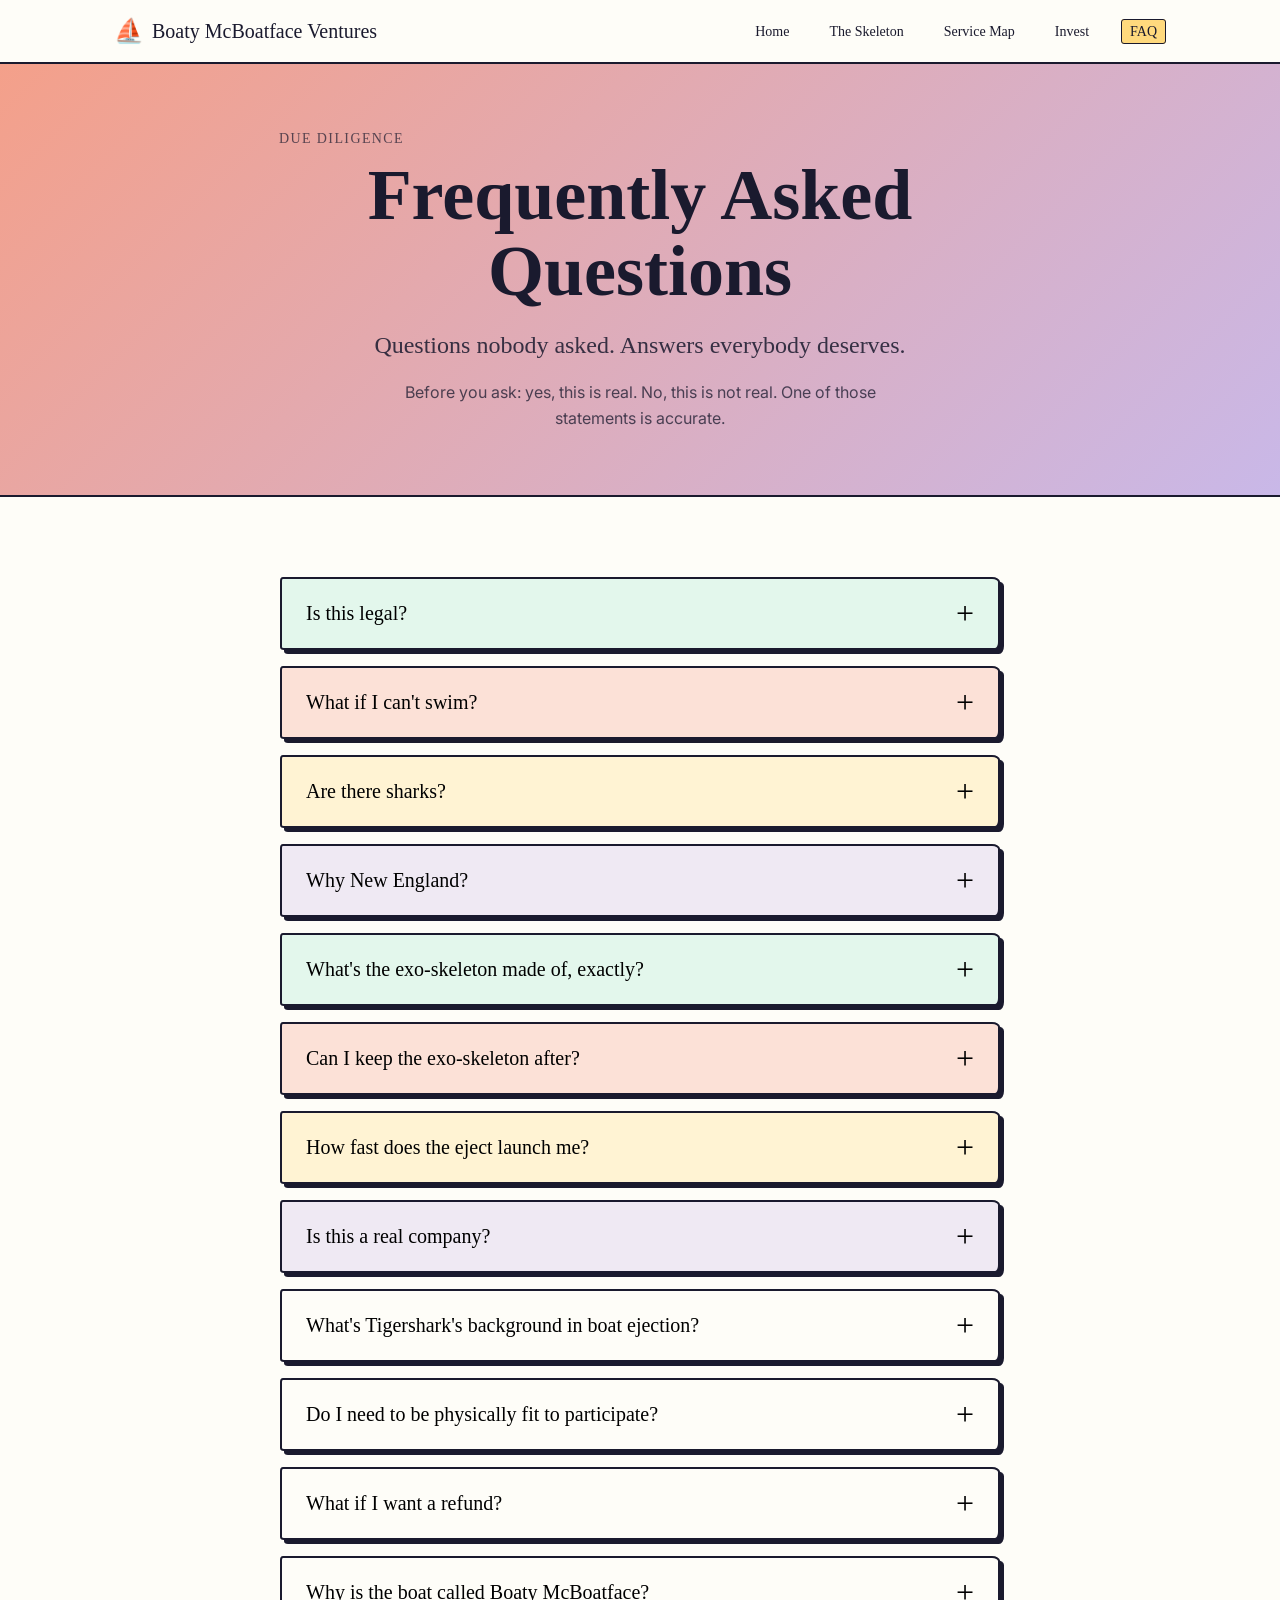
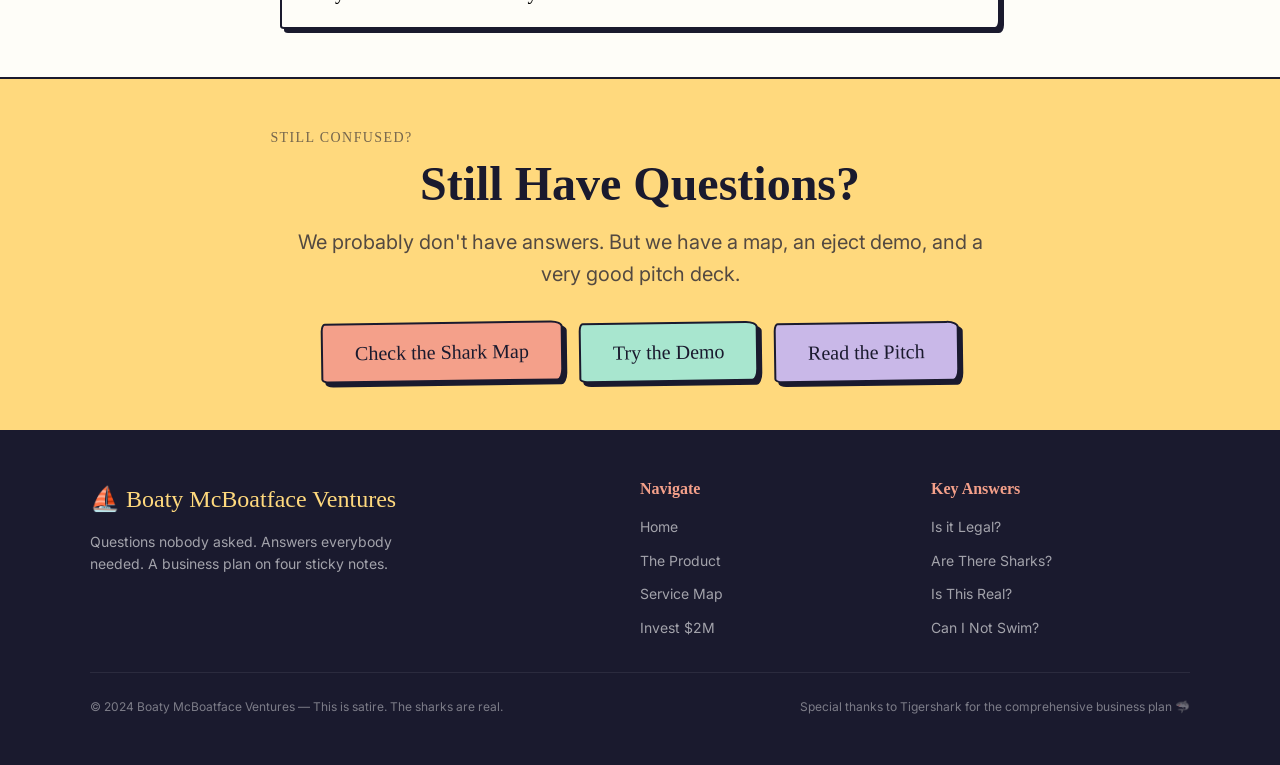
==== faq.html @ 3aed2afe "v2.4.0 — Documentation consolidation audit Reduced /docs from 10 files to 3 (PRD, DESIGN, PATCHNOTES" ====
<!DOCTYPE html>
<html lang="en">
<head>
  <meta charset="UTF-8" />
  <meta name="viewport" content="width=device-width, initial-scale=1.0" />
  <meta name="description" content="Boaty McBoatface Ventures FAQ. Questions nobody asked. Answers everybody deserves." />
  <meta property="og:title" content="FAQ — Boaty McBoatface Ventures" />
  <meta property="og:description" content="Is this legal? What about sharks? Why New England? All answered." />
  <title>FAQ — Boaty McBoatface Ventures</title>
  <link rel="icon" href="data:image/svg+xml,<svg xmlns='http://www.w3.org/2000/svg' viewBox='0 0 100 100'><text y='.9em' font-size='90'>⛵</text></svg>" />
  <link rel="preconnect" href="https://fonts.googleapis.com" />
  <link rel="preconnect" href="https://fonts.gstatic.com" crossorigin />
  <link href="https://fonts.googleapis.com/css2?family=Permanent+Marker&family=Inter:wght@400;500;600&display=swap" rel="stylesheet" />
  <link rel="stylesheet" href="css/styles.css" />
</head>
<body>

<nav class="site-nav" role="navigation">
  <div class="nav-inner">
    <a href="index.html" class="nav-logo">
      <span class="logo-emoji" aria-hidden="true">⛵</span>
      Boaty McBoatface Ventures
    </a>
    <button class="nav-menu-btn" aria-label="Toggle menu" aria-expanded="false">
      <span></span><span></span><span></span>
    </button>
    <ul class="nav-links" role="list">
      <li><a href="index.html">Home</a></li>
      <li><a href="product.html">The Skeleton</a></li>
      <li><a href="map.html">Service Map</a></li>
      <li><a href="invest.html">Invest</a></li>
      <li><a href="faq.html" aria-current="page">FAQ</a></li>
    </ul>
  </div>
</nav>

<!-- HERO -->
<section class="faq-hero" aria-label="FAQ hero">
  <div class="container">
    <p class="section-label" style="opacity:0.7;">Due Diligence</p>
    <h1 class="display-giant">Frequently Asked<br>Questions</h1>
    <p style="font-family:var(--font-display); font-size:var(--text-xl); margin: var(--space-4) auto var(--space-4); max-width:55ch; opacity:0.85;">
      Questions nobody asked. Answers everybody deserves.
    </p>
    <p style="font-size:var(--text-base); max-width:52ch; margin: 0 auto; opacity:0.75;">
      Before you ask: yes, this is real. No, this is not real. One of those statements is accurate.
    </p>
  </div>
</section>

<!-- FAQ LIST -->
<section style="background:var(--color-bg); padding: var(--space-12) var(--space-6);" aria-label="FAQ items">
  <div class="container">
    <div class="faq-list" role="list">

      <!-- Q1 -->
      <div class="faq-item" role="listitem">
        <button class="faq-question" aria-expanded="false" aria-controls="faq-1">
          Is this legal?
        </button>
        <div class="faq-answer" id="faq-1" role="region">
          <p>
            Probably. We haven't been arrested yet. We also haven't started operations, which may be a factor.
          </p>
          <p style="margin-top:var(--space-3);">
            From a regulatory standpoint, ejecting customers off a boat into the Atlantic Ocean using a canvas frame likely falls under maritime law, OSHA guidelines for recreational watercraft, and whatever jurisdiction covers "things that displace water." We're looking into it. The sticky note didn't cover this.
          </p>
          <p style="margin-top:var(--space-3);">
            Short answer: we believe so. Medium answer: ask a lawyer. Long answer: see the investor pitch for context on our current regulatory status (optimistic).
          </p>
        </div>
      </div>

      <!-- Q2 -->
      <div class="faq-item" id="legal" role="listitem">
        <button class="faq-question" aria-expanded="false" aria-controls="faq-2">
          What if I can't swim?
        </button>
        <div class="faq-answer" id="faq-2" role="region">
          <p>
            The exo-skeleton handles that. Probably. The Canvas Exo-Skeleton is designed to displace water, which means you should float. The operative word here is "should."
          </p>
          <p style="margin-top:var(--space-3);">
            All ticket tiers include a life jacket. The Bronze tier includes a standard life jacket. Silver includes a premium one. Gold includes a monogrammed one. These are legally required. Probably.
          </p>
          <p style="margin-top:var(--space-3);">
            If you cannot swim and have concerns about being ejected off a boat into shark-adjacent New England waters, we recommend the <a href="product.html">Gold Skeleton</a> for the 10-minute crew retrieval guarantee and the sense of status it provides.
          </p>
        </div>
      </div>

      <!-- Q3 -->
      <div class="faq-item" id="sharks" role="listitem">
        <button class="faq-question" aria-expanded="false" aria-controls="faq-3">
          Are there sharks?
        </button>
        <div class="faq-answer" id="faq-3" role="region">
          <p>
            <a href="map.html">See the map.</a> (Yes.)
          </p>
          <p style="margin-top:var(--space-3);">
            New England shark populations have been increasing, particularly in Maine and Cape Cod waters. The Cape Cod White Shark Conservancy is an actual organization that exists, which tells you something about the shark density near our primary operating zone.
          </p>
          <p style="margin-top:var(--space-3);">
            <strong>Official Boaty McBoatface Ventures Shark Policy:</strong> Sharks are a documented environmental feature of our operating area. The Canvas Exo-Skeleton was designed with water displacement in mind. Whether this displaces sharks along with the water is an active area of R&D.
          </p>
          <p style="margin-top:var(--space-3);">
            Vermont has zero sharks. We do not operate in Vermont. Vermont is landlocked. We include it on the map for completeness and state pride.
          </p>
        </div>
      </div>

      <!-- Q4 -->
      <div class="faq-item" role="listitem">
        <button class="faq-question" aria-expanded="false" aria-controls="faq-4">
          Why New England?
        </button>
        <div class="faq-answer" id="faq-4" role="region">
          <p>
            It was the only region on the sticky note. The yellow sticky note in the original business plan features a hand-drawn coastline that was subsequently identified as New England. This was a binding business decision.
          </p>
          <p style="margin-top:var(--space-3);">
            We've considered expanding to other regions (the Gulf Coast, the Pacific Northwest, international waters) but the sticky note is the source document. Until we get a Series A and a second sticky note, New England is the market.
          </p>
          <p style="margin-top:var(--space-3);">
            Also: New England has excellent boat culture, a robust lobster industry (unrelated), and the highest concentration of people who own Patagonia fleeces. These people will try anything.
          </p>
        </div>
      </div>

      <!-- Q5 -->
      <div class="faq-item" role="listitem">
        <button class="faq-question" aria-expanded="false" aria-controls="faq-5">
          What's the exo-skeleton made of, exactly?
        </button>
        <div class="faq-answer" id="faq-5" role="region">
          <p>
            Canvas. Hence the name: <em>Canvas</em> Exo-Skeleton.
          </p>
          <p style="margin-top:var(--space-3);">
            Per the original purple sticky note, the frame is constructed of canvas with handles on either side. The interior accommodates a person. The sides are designed to create displacement when submerged. The diagram clearly shows a person lying inside what appears to be a canvas-framed apparatus with rigid side handles.
          </p>
          <p style="margin-top:var(--space-3);">
            The Gold tier adds gold plating. This is aesthetic only. The canvas does not respond to gold. We tried this conceptually. It still displaces water at the same rate. The gold is for the look.
          </p>
        </div>
      </div>

      <!-- Q6 -->
      <div class="faq-item" role="listitem">
        <button class="faq-question" aria-expanded="false" aria-controls="faq-6">
          Can I keep the exo-skeleton after?
        </button>
        <div class="faq-answer" id="faq-6" role="region">
          <p>
            No. Well, maybe. Ask us again after the eject.
          </p>
          <p style="margin-top:var(--space-3);">
            Officially: the Canvas Exo-Skeleton is rental equipment. You wear it, you get ejected, we retrieve it. It is then sanitized and made available to the next customer.
          </p>
          <p style="margin-top:var(--space-3);">
            Unofficially: we haven't manufactured any yet, so the concept of "keeping" one is hypothetical. If you'd like to be first in line to potentially purchase a prototype, that's what the <a href="invest.html">$2M investment round</a> is for.
          </p>
        </div>
      </div>

      <!-- Q7 -->
      <div class="faq-item" role="listitem">
        <button class="faq-question" aria-expanded="false" aria-controls="faq-7">
          How fast does the eject launch me?
        </button>
        <div class="faq-answer" id="faq-7" role="region">
          <p>
            Fast. Very fast. We don't have numbers.
          </p>
          <p style="margin-top:var(--space-3);">
            The eject mechanism is listed in our budget at $100,000. This covers the engineering, fabrication, and calibration of whatever system launches customers off the aft deck. We have not yet designed it. We have allocated funds for it.
          </p>
          <p style="margin-top:var(--space-3);">
            What we can say with confidence: it will be fast enough to clear the stern, high enough to generate a satisfying arc, and slow enough that the exo-skeleton has time to orient itself for optimal water displacement.
          </p>
          <p style="margin-top:var(--space-3);">
            For a live preview of the eject arc, <a href="index.html#eject-demo">try the interactive demo</a>. That's accurate. We think.
          </p>
        </div>
      </div>

      <!-- Q8 -->
      <div class="faq-item" role="listitem">
        <button class="faq-question" aria-expanded="false" aria-controls="faq-8">
          Is this a real company?
        </button>
        <div class="faq-answer" id="faq-8" role="region">
          <p>
            Spiritually, yes. Legally, we're working on it.
          </p>
          <p style="margin-top:var(--space-3);">
            The origin story is completely true: one week of assigned work, delivered as four sticky notes via text message, describing a boat ejection tourism company serving New England. The business plan is real. The sticky notes are real. The company is in the early stages of being real.
          </p>
          <p style="margin-top:var(--space-3);">
            This website is a parody. But so was every great idea before it was a real one. The sticky note is the origin document. We stand by it.
          </p>
          <p style="margin-top:var(--space-3);">
            <strong>To be explicit:</strong> This is satire. Please do not purchase a canvas exo-skeleton. Please do not get ejected off a boat. Please do not approach sharks. The map is real. The risk is real. The company is not (yet).
          </p>
        </div>
      </div>

      <!-- Q9 -->
      <div class="faq-item" role="listitem">
        <button class="faq-question" aria-expanded="false" aria-controls="faq-9">
          What's Tigershark's background in boat ejection?
        </button>
        <div class="faq-answer" id="faq-9" role="region">
          <p>
            Tigershark had one week to develop a business plan and delivered it via sticky notes. That's the background. That's the experience. That's the founder story.
          </p>
          <p style="margin-top:var(--space-3);">
            In venture capital, founder stories are everything. Tigershark saw a gap in the market — specifically, the zero-person gap in the canvas exo-skeleton boat ejection tourism vertical — and spent exactly one week filling it conceptually. Four sticky notes. One week. Zero hesitation.
          </p>
          <p style="margin-top:var(--space-3);">
            If you're looking for prior experience in maritime tourism, canvas manufacturing, or ejection mechanics: none documented. If you're looking for vision: four sticky notes worth.
          </p>
        </div>
      </div>

      <!-- Q10 (bonus) -->
      <div class="faq-item" role="listitem">
        <button class="faq-question" aria-expanded="false" aria-controls="faq-10">
          Do I need to be physically fit to participate?
        </button>
        <div class="faq-answer" id="faq-10" role="region">
          <p>
            Unknown. The exo-skeleton is designed to hold a person. The specifications say "a person" — not a specific kind of person. This is by design. Inclusivity is a company value.
          </p>
          <p style="margin-top:var(--space-3);">
            What we can confirm: the eject mechanism will launch customers regardless of fitness level. The canvas exo-skeleton will displace water regardless of fitness level. The sharks will be sharks regardless of fitness level.
          </p>
          <p style="margin-top:var(--space-3);">
            We recommend basic swimming ability, comfort with open water, and a willingness to be retrieved by a crew member within whatever the retrieval window is for your ticket tier. But honestly, the whole thing is hypothetical right now anyway.
          </p>
        </div>
      </div>

      <!-- Q11 -->
      <div class="faq-item" role="listitem">
        <button class="faq-question" aria-expanded="false" aria-controls="faq-11">
          What if I want a refund?
        </button>
        <div class="faq-answer" id="faq-11" role="region">
          <p>
            You've already been ejected. The experience has occurred. There is no refund policy that addresses post-ejection regret.
          </p>
          <p style="margin-top:var(--space-3);">
            Pre-ejection refunds are theoretically available within 24 hours of booking, provided the boat has not yet departed the dock, you have not yet been fitted with the exo-skeleton, and the eject mechanism has not been primed.
          </p>
          <p style="margin-top:var(--space-3);">
            Post-ejection: you received the service. You displaced water. You were retrieved. The sharks did not get you. We consider this a successful outcome.
          </p>
        </div>
      </div>

      <!-- Q12 -->
      <div class="faq-item" role="listitem">
        <button class="faq-question" aria-expanded="false" aria-controls="faq-12">
          Why is the boat called Boaty McBoatface?
        </button>
        <div class="faq-answer" id="faq-12" role="region">
          <p>
            In 2016, the British National Environment Research Council ran a public vote to name a new polar research vessel. The public voted overwhelmingly for "Boaty McBoatface." The council named the ship the RRS Sir David Attenborough and assigned the name Boaty McBoatface to a small submarine. This is real. This happened.
          </p>
          <p style="margin-top:var(--space-3);">
            Our founder is deeply aware of this event and considers it an inspiration. If a submarine can carry the Boaty McBoatface legacy into the deep ocean, a New England ejection tourism vessel can carry it into the Atlantic.
          </p>
          <p style="margin-top:var(--space-3);">
            Also: it was the name on the sticky note. This was binding.
          </p>
        </div>
      </div>

    </div>
  </div>
</section>

<!-- STILL HAVE QUESTIONS -->
<section style="background:var(--color-yellow); border-top:var(--border-sketch); padding:var(--space-12) var(--space-6); text-align:center;" aria-label="Contact section">
  <div class="container">
    <p class="section-label">Still Confused?</p>
    <h2 class="section-title">Still Have Questions?</h2>
    <p class="section-subtitle" style="margin: 0 auto var(--space-8);">
      We probably don't have answers. But we have a map, an eject demo, and a very good pitch deck.
    </p>
    <div style="display:flex; gap:var(--space-4); justify-content:center; flex-wrap:wrap;">
      <a href="map.html" class="btn btn-primary">Check the Shark Map</a>
      <a href="index.html#eject-demo" class="btn btn-secondary">Try the Demo</a>
      <a href="invest.html" class="btn btn-lavender" style="background:var(--color-lavender);">Read the Pitch</a>
    </div>
  </div>
</section>

<!-- FOOTER -->
<footer class="site-footer">
  <div class="footer-inner">
    <div class="footer-brand">
      <div class="logo">⛵ Boaty McBoatface Ventures</div>
      <p>Questions nobody asked. Answers everybody needed. A business plan on four sticky notes.</p>
    </div>
    <div class="footer-col">
      <h4>Navigate</h4>
      <ul role="list">
        <li><a href="index.html">Home</a></li>
        <li><a href="product.html">The Product</a></li>
        <li><a href="map.html">Service Map</a></li>
        <li><a href="invest.html">Invest $2M</a></li>
      </ul>
    </div>
    <div class="footer-col">
      <h4>Key Answers</h4>
      <ul role="list">
        <li><a href="#faq-1">Is it Legal?</a></li>
        <li><a href="#sharks">Are There Sharks?</a></li>
        <li><a href="#faq-8">Is This Real?</a></li>
        <li><a href="#legal">Can I Not Swim?</a></li>
      </ul>
    </div>
  </div>
  <div class="footer-bottom">
    <span>© 2024 Boaty McBoatface Ventures — This is satire. The sharks are real.</span>
    <span>Special thanks to Tigershark for the comprehensive business plan 🦈</span>
  </div>
</footer>

<script src="js/main.js" defer></script>
</body>
</html>
---- css/styles.css ----
/* ============================================================
   BOATY McBOATFACE VENTURES — Global Stylesheet
   Pure CSS3. No frameworks. No regrets.
   ============================================================ */

/* 1. CUSTOM PROPERTIES */
:root {
  --color-salmon:   #F4A08A;
  --color-mint:     #A8E6CF;
  --color-lavender: #C9B8E8;
  --color-yellow:   #FFD97D;
  --color-ink:      #1A1A2E;
  --color-bg:       #FEFDF8;
  --color-water:    #5BA3C9;
  --color-water-dk: #3A7FA6;
  --color-eject:    #E74C3C;
  --color-eject-dk: #C0392B;

  --font-display: 'Permanent Marker', cursive;
  --font-body:    'Inter', sans-serif;
  --font-mono:    'Courier New', monospace;

  --text-xs:   0.75rem;
  --text-sm:   0.875rem;
  --text-base: 1rem;
  --text-lg:   1.25rem;
  --text-xl:   1.5rem;
  --text-2xl:  2rem;
  --text-3xl:  3rem;
  --text-4xl:  4.5rem;

  --space-1:  0.25rem;
  --space-2:  0.5rem;
  --space-3:  0.75rem;
  --space-4:  1rem;
  --space-6:  1.5rem;
  --space-8:  2rem;
  --space-12: 3rem;
  --space-16: 4rem;
  --space-24: 6rem;

  --radius-sm: 3px 8px 5px 4px / 4px 5px 8px 3px;
  --radius-md: 4px 12px 6px 8px / 8px 6px 12px 4px;
  --shadow-sketch: 4px 4px 0 0 var(--color-ink);
  --shadow-sketch-lg: 6px 6px 0 0 var(--color-ink);
  --border-sketch: 2.5px solid var(--color-ink);

  --nav-height: 64px;
}

/* 2. RESET & BASE */
*, *::before, *::after { box-sizing: border-box; margin: 0; padding: 0; }
html { scroll-behavior: smooth; font-size: 16px; }
body {
  font-family: var(--font-body);
  background-color: var(--color-bg);
  color: var(--color-ink);
  line-height: 1.6;
  overflow-x: hidden;
}
img, svg { display: block; max-width: 100%; }
a { color: inherit; }
button { font-family: inherit; cursor: pointer; }
ul, ol { list-style: none; }

/* 3. TYPOGRAPHY */
h1, h2, h3, h4, h5 { font-family: var(--font-display); line-height: 1.1; }
h1 { font-size: var(--text-4xl); }
h2 { font-size: var(--text-3xl); }
h3 { font-size: var(--text-2xl); }
h4 { font-size: var(--text-xl); }
p { max-width: 65ch; }

.display-giant {
  font-family: var(--font-display);
  font-size: clamp(2.5rem, 8vw, var(--text-4xl));
  line-height: 1.05;
}

/* 4. LAYOUT UTILITIES */
.container {
  width: 100%;
  max-width: 1100px;
  margin: 0 auto;
  padding: 0 var(--space-6);
}
.section-padding { padding: var(--space-16) 0; }
.text-center { text-align: center; }
.text-left { text-align: left; }

/* 5. NAVIGATION */
.site-nav {
  position: sticky;
  top: 0;
  z-index: 200;
  background: var(--color-bg);
  border-bottom: var(--border-sketch);
  height: var(--nav-height);
}
.nav-inner {
  display: flex;
  align-items: center;
  justify-content: space-between;
  height: 100%;
  max-width: 1100px;
  margin: 0 auto;
  padding: 0 var(--space-6);
}
.nav-logo {
  font-family: var(--font-display);
  font-size: var(--text-lg);
  text-decoration: none;
  display: flex;
  align-items: center;
  gap: var(--space-2);
  white-space: nowrap;
}
.nav-logo .logo-emoji { font-size: 1.5rem; }
.nav-links {
  display: flex;
  align-items: center;
  gap: var(--space-6);
}
.nav-links a {
  font-family: var(--font-display);
  font-size: var(--text-sm);
  text-decoration: none;
  padding: var(--space-1) var(--space-2);
  border-radius: 3px;
  transition: background 0.15s;
  white-space: nowrap;
}
.nav-links a:hover { background: var(--color-salmon); }
.nav-links a[aria-current="page"] {
  background: var(--color-yellow);
  border: 1.5px solid var(--color-ink);
}
.nav-sound {
  display: flex;
  align-items: center;
  gap: var(--space-2);
  font-size: var(--text-xs);
  font-family: var(--font-display);
  white-space: nowrap;
}
.sound-checkbox {
  width: 16px;
  height: 16px;
  cursor: pointer;
  accent-color: var(--color-salmon);
}

/* Mobile nav */
.nav-menu-btn {
  display: none;
  flex-direction: column;
  gap: 5px;
  background: none;
  border: none;
  padding: var(--space-2);
  cursor: pointer;
}
.nav-menu-btn span {
  display: block;
  width: 24px;
  height: 2.5px;
  background: var(--color-ink);
  border-radius: 2px;
  transition: transform 0.2s;
}

/* 6. HERO SECTION */
.hero {
  min-height: calc(100vh - var(--nav-height));
  background: linear-gradient(180deg, var(--color-bg) 0%, #e8f4ff 60%, #c5e8f7 100%);
  display: flex;
  flex-direction: column;
  align-items: center;
  justify-content: center;
  text-align: center;
  padding: var(--space-8) var(--space-6);
  position: relative;
  overflow: hidden;
}
.hero-content { position: relative; z-index: 2; max-width: 800px; }
.hero-tagline {
  font-size: var(--text-xl);
  font-family: var(--font-display);
  margin-bottom: var(--space-4);
  color: var(--color-ink);
  opacity: 0.75;
}
.hero-subtitle {
  font-size: var(--text-lg);
  max-width: 52ch;
  margin: 0 auto var(--space-8);
  color: var(--color-ink);
  opacity: 0.8;
}
.hero-ctas {
  display: flex;
  gap: var(--space-4);
  justify-content: center;
  flex-wrap: wrap;
  margin-bottom: var(--space-12);
}
.hero-boat-wrap {
  position: relative;
  width: 100%;
  max-width: 680px;
  margin: 0 auto;
}

/* 7. BOAT & WAVE ANIMATIONS */
.hero-boat { animation: boat-bob 3s ease-in-out infinite; transform-origin: center bottom; }

@keyframes boat-bob {
  0%, 100% { transform: translateY(0) rotate(-0.5deg); }
  50%       { transform: translateY(-12px) rotate(0.5deg); }
}
@keyframes wave-drift {
  0%   { transform: translateX(0); }
  100% { transform: translateX(-50%); }
}
@keyframes wave-drift-slow {
  0%   { transform: translateX(0); }
  100% { transform: translateX(-50%); }
}

.wave-layer {
  position: absolute;
  bottom: 0;
  left: 0;
  width: 200%;
  animation: wave-drift 8s linear infinite;
}
.wave-layer-2 {
  animation-duration: 12s;
  animation-direction: reverse;
  opacity: 0.6;
}

/* 8. BUTTONS */
.btn {
  display: inline-block;
  font-family: var(--font-display);
  font-size: var(--text-lg);
  padding: var(--space-3) var(--space-8);
  border: var(--border-sketch);
  border-radius: var(--radius-md);
  box-shadow: var(--shadow-sketch);
  text-decoration: none;
  cursor: pointer;
  transition: transform 0.12s, box-shadow 0.12s;
  transform: rotate(-0.8deg);
  background: var(--color-bg);
}
.btn:hover {
  transform: rotate(0deg) translate(-2px, -2px);
  box-shadow: var(--shadow-sketch-lg);
}
.btn:active {
  transform: rotate(0deg) translate(3px, 3px);
  box-shadow: 1px 1px 0 0 var(--color-ink);
}
.btn-primary {
  background: var(--color-salmon);
}
.btn-secondary {
  background: var(--color-mint);
}
.btn-yellow {
  background: var(--color-yellow);
}
.btn-lavender {
  background: var(--color-lavender);
}
.btn-eject {
  font-size: var(--text-3xl);
  padding: var(--space-4) var(--space-12);
  background: var(--color-eject);
  color: #fff;
  border: 4px solid var(--color-ink);
  box-shadow: 8px 8px 0 0 var(--color-ink);
  transform: rotate(-1deg);
  letter-spacing: 0.05em;
  border-radius: 4px 14px 6px 10px / 10px 6px 14px 4px;
}
.btn-eject:hover {
  background: var(--color-eject-dk);
  transform: rotate(0deg) translate(-3px, -3px);
  box-shadow: 11px 11px 0 0 var(--color-ink);
}
.btn-eject:active {
  transform: rotate(0deg) translate(5px, 5px);
  box-shadow: 3px 3px 0 0 var(--color-ink);
  background: #922B21;
}

/* 9. STICKY NOTE CARD */
.sticky-card {
  border: var(--border-sketch);
  border-radius: var(--radius-sm);
  box-shadow: var(--shadow-sketch);
  padding: var(--space-6);
  position: relative;
}
.sticky-salmon { background: var(--color-salmon); }
.sticky-mint   { background: var(--color-mint); }
.sticky-lavender { background: var(--color-lavender); }
.sticky-yellow { background: var(--color-yellow); }
.sticky-card:nth-child(odd)  { transform: rotate(-1.2deg); }
.sticky-card:nth-child(even) { transform: rotate(0.8deg); }
.sticky-card:hover { transform: rotate(0deg) scale(1.02); transition: transform 0.2s; z-index: 10; }

/* 10. SECTION HEADERS */
.section-label {
  font-family: var(--font-display);
  font-size: var(--text-sm);
  letter-spacing: 0.1em;
  text-transform: uppercase;
  opacity: 0.6;
  margin-bottom: var(--space-2);
}
.section-title {
  font-family: var(--font-display);
  font-size: clamp(1.8rem, 5vw, var(--text-3xl));
  margin-bottom: var(--space-4);
}
.section-subtitle {
  font-size: var(--text-lg);
  opacity: 0.75;
  max-width: 55ch;
  margin-bottom: var(--space-8);
}

/* 11. BUSINESS PLAN SECTION */
.business-plan-section {
  background: var(--color-salmon);
  border-top: var(--border-sketch);
  border-bottom: var(--border-sketch);
  padding: var(--space-16) var(--space-6);
  text-align: center;
  overflow: hidden;
}
.sticky-grid {
  display: grid;
  grid-template-columns: repeat(2, 1fr);
  gap: var(--space-6);
  max-width: 680px;
  margin: var(--space-8) auto 0;
}
.sticky-note-card {
  border: 2.5px solid var(--color-ink);
  border-radius: 3px 7px 5px 4px / 4px 5px 7px 3px;
  box-shadow: 4px 4px 0 0 var(--color-ink);
  padding: var(--space-4);
  font-family: var(--font-display);
  font-size: var(--text-sm);
  text-align: left;
  min-height: 140px;
  display: flex;
  flex-direction: column;
  gap: var(--space-2);
}
.sticky-note-card svg { flex: 1; width: 100%; }

/* 12. FEATURES PREVIEW */
.features-section { background: var(--color-bg); }
.features-grid {
  display: grid;
  grid-template-columns: repeat(3, 1fr);
  gap: var(--space-6);
  margin-top: var(--space-8);
}
.feature-card {
  border: var(--border-sketch);
  border-radius: var(--radius-sm);
  box-shadow: var(--shadow-sketch);
  padding: var(--space-6);
  background: var(--color-bg);
  text-decoration: none;
  display: block;
  transition: transform 0.15s, box-shadow 0.15s;
}
.feature-card:nth-child(1) { background: var(--color-mint); transform: rotate(-0.5deg); }
.feature-card:nth-child(2) { background: var(--color-lavender); transform: rotate(0.7deg); }
.feature-card:nth-child(3) { background: var(--color-yellow); transform: rotate(-0.3deg); }
.feature-card:hover {
  transform: rotate(0deg) translate(-3px, -3px) scale(1.02);
  box-shadow: var(--shadow-sketch-lg);
}
.feature-icon { font-size: 2.5rem; margin-bottom: var(--space-3); }
.feature-card h3 { font-size: var(--text-xl); margin-bottom: var(--space-2); }
.feature-card p { font-size: var(--text-sm); opacity: 0.8; max-width: none; }

/* 13. EJECT DEMO SECTION */
.eject-section {
  background: var(--color-ink);
  color: #fff;
  text-align: center;
  padding: var(--space-16) var(--space-6);
}
.eject-section h2 { color: var(--color-yellow); }
.eject-section .section-subtitle { color: rgba(255,255,255,0.75); margin: 0 auto var(--space-8); }
.eject-stage {
  position: relative;
  max-width: 640px;
  margin: 0 auto var(--space-8);
}
.eject-boat-svg { width: 100%; filter: drop-shadow(0 4px 12px rgba(0,0,0,0.4)); }
.stick-figure-wrap {
  position: absolute;
  bottom: 38%;
  left: 14%;
  width: 52px;
  height: 70px;
  pointer-events: none;
}
.stick-figure-svg { width: 100%; height: 100%; }
.splash-el {
  position: absolute;
  bottom: 12%;
  left: -4%;
  font-size: 2.2rem;
  opacity: 0;
  pointer-events: none;
  transform: scale(0);
}
.splash-el.active { animation: splash-show 0.9s ease-out forwards; }

@keyframes eject-arc {
  0%   { transform: translate(0,0)        rotate(0deg);    opacity: 1; }
  15%  { transform: translate(-50px,-110px) rotate(-60deg);  opacity: 1; }
  40%  { transform: translate(-160px,-130px) rotate(-180deg); opacity: 1; }
  70%  { transform: translate(-290px,-40px) rotate(-300deg); opacity: 0.9; }
  90%  { transform: translate(-370px, 50px) rotate(-350deg); opacity: 0.5; }
  100% { transform: translate(-400px, 90px) rotate(-360deg); opacity: 0; }
}
@keyframes splash-show {
  0%   { transform: scale(0);   opacity: 0; }
  25%  { transform: scale(1.4); opacity: 1; }
  60%  { transform: scale(1);   opacity: 1; }
  100% { transform: scale(0.6); opacity: 0; }
}

.ejecting { animation: eject-arc 1.5s cubic-bezier(0.25, 0.46, 0.45, 0.94) forwards; }

.eject-counter {
  font-family: var(--font-display);
  font-size: var(--text-2xl);
  color: var(--color-yellow);
  margin-bottom: var(--space-6);
}
.eject-counter span { color: #fff; }
.eject-controls {
  display: flex;
  flex-direction: column;
  align-items: center;
  gap: var(--space-6);
}
.sound-label {
  font-family: var(--font-display);
  font-size: var(--text-sm);
  color: rgba(255,255,255,0.6);
  display: flex;
  align-items: center;
  gap: var(--space-2);
  cursor: pointer;
}

/* 14. PRODUCT PAGE */
.product-hero {
  background: var(--color-mint);
  border-bottom: var(--border-sketch);
  padding: var(--space-16) var(--space-6);
  text-align: center;
}
.product-explainer {
  display: grid;
  grid-template-columns: 1fr 1fr;
  gap: var(--space-12);
  align-items: center;
  margin: var(--space-12) 0;
}
.product-explainer-text { text-align: left; }
.product-explainer-text h3 { margin-bottom: var(--space-4); }
.feature-list { list-style: none; display: flex; flex-direction: column; gap: var(--space-3); }
.feature-list li {
  display: flex;
  align-items: flex-start;
  gap: var(--space-3);
  font-size: var(--text-base);
}
.feature-list li::before {
  content: "✓";
  font-family: var(--font-display);
  color: var(--color-ink);
  font-size: var(--text-lg);
  flex-shrink: 0;
  margin-top: -2px;
}

/* Pricing */
.pricing-section {
  background: var(--color-bg);
  text-align: center;
  padding: var(--space-16) var(--space-6);
}
.pricing-grid {
  display: grid;
  grid-template-columns: repeat(3, 1fr);
  gap: var(--space-6);
  max-width: 900px;
  margin: var(--space-8) auto 0;
}
.pricing-card {
  border: var(--border-sketch);
  border-radius: var(--radius-sm);
  box-shadow: var(--shadow-sketch);
  padding: var(--space-8) var(--space-6);
  display: flex;
  flex-direction: column;
  align-items: center;
  gap: var(--space-4);
  transition: transform 0.15s, box-shadow 0.15s;
}
.pricing-card:hover {
  transform: translateY(-6px);
  box-shadow: var(--shadow-sketch-lg);
}
.pricing-card:nth-child(1) { background: var(--color-salmon); transform: rotate(-0.8deg); }
.pricing-card:nth-child(2) { background: var(--color-mint); transform: rotate(0.5deg); position: relative; }
.pricing-card:nth-child(3) { background: var(--color-yellow); transform: rotate(-0.4deg); }
.pricing-card:hover { transform: rotate(0deg) translateY(-6px); }
.pricing-popular {
  position: absolute;
  top: -16px;
  font-family: var(--font-display);
  background: var(--color-ink);
  color: #fff;
  padding: var(--space-1) var(--space-4);
  font-size: var(--text-sm);
  border-radius: 20px;
}
.pricing-tier-name { font-family: var(--font-display); font-size: var(--text-xl); }
.pricing-price {
  font-family: var(--font-display);
  font-size: var(--text-3xl);
  line-height: 1;
}
.pricing-tagline { font-size: var(--text-sm); opacity: 0.8; font-style: italic; }
.pricing-features { list-style: none; text-align: left; width: 100%; font-size: var(--text-sm); display: flex; flex-direction: column; gap: var(--space-2); }
.pricing-features li::before { content: "• "; }

/* Buy Modal */
.modal-overlay {
  position: fixed;
  inset: 0;
  background: rgba(26, 26, 46, 0.75);
  z-index: 500;
  display: flex;
  align-items: center;
  justify-content: center;
  padding: var(--space-6);
  opacity: 0;
  pointer-events: none;
  transition: opacity 0.2s;
}
.modal-overlay.open {
  opacity: 1;
  pointer-events: auto;
}
.modal-box {
  background: var(--color-bg);
  border: var(--border-sketch);
  border-radius: var(--radius-md);
  box-shadow: var(--shadow-sketch-lg);
  padding: var(--space-8);
  max-width: 500px;
  width: 100%;
  transform: rotate(-1deg);
}
.modal-box h2 { margin-bottom: var(--space-4); font-size: var(--text-2xl); }
.modal-box p { margin-bottom: var(--space-3); font-size: var(--text-base); }
.modal-sticky {
  background: var(--color-yellow);
  border: 2px solid var(--color-ink);
  padding: var(--space-4);
  margin: var(--space-4) 0;
  font-family: var(--font-display);
  font-size: var(--text-sm);
  transform: rotate(1.5deg);
  box-shadow: 3px 3px 0 var(--color-ink);
}
.modal-actions { display: flex; gap: var(--space-3); margin-top: var(--space-6); }

/* 15. MAP PAGE */
.map-hero {
  background: var(--color-yellow);
  border-bottom: var(--border-sketch);
  padding: var(--space-16) var(--space-6);
  text-align: center;
}
.map-layout {
  display: grid;
  grid-template-columns: 1fr 380px;
  gap: var(--space-8);
  align-items: start;
  padding: var(--space-12) var(--space-6);
  max-width: 1100px;
  margin: 0 auto;
}
#ne-map {
  width: 100%;
  max-width: 480px;
  height: auto;
  cursor: crosshair;
}
#ne-map path {
  stroke: var(--color-ink);
  stroke-width: 2.5;
  stroke-linejoin: round;
  fill: var(--color-mint);
  transition: fill 0.2s;
}
#ne-map path:hover { fill: var(--color-salmon); }
#ne-map path[data-state="maine"]:hover { fill: #ff9999; }
#ne-map path[data-state="massachusetts"]:hover { fill: #ff8888; }
#ne-map path[data-state="vermont"] { fill: var(--color-lavender); }
#ne-map .route-line {
  fill: none;
  stroke: var(--color-eject);
  stroke-width: 3;
  stroke-dasharray: 10 6;
  stroke-linecap: round;
  animation: route-march 1.5s linear infinite;
}
@keyframes route-march {
  to { stroke-dashoffset: -16; }
}
.map-tooltip {
  position: fixed;
  background: var(--color-ink);
  color: #fff;
  padding: var(--space-3) var(--space-4);
  border-radius: var(--radius-sm);
  font-size: var(--text-sm);
  pointer-events: none;
  z-index: 300;
  max-width: 240px;
  opacity: 0;
  transition: opacity 0.15s;
  font-family: var(--font-display);
}
.map-tooltip.visible { opacity: 1; }
.map-tooltip .tt-state { font-size: var(--text-base); margin-bottom: var(--space-1); }
.map-tooltip .tt-shark { color: var(--color-yellow); margin-bottom: var(--space-1); }
.map-tooltip .tt-line { color: rgba(255,255,255,0.7); font-size: var(--text-xs); font-family: var(--font-body); }
.map-sidebar h3 { margin-bottom: var(--space-4); }
.shark-legend { display: flex; flex-direction: column; gap: var(--space-3); margin-bottom: var(--space-6); }
.shark-row { display: flex; align-items: center; gap: var(--space-3); font-size: var(--text-sm); }
.shark-dot {
  width: 14px; height: 14px; border-radius: 50%;
  border: 2px solid var(--color-ink);
  flex-shrink: 0;
}
.shark-dot.low { background: var(--color-mint); }
.shark-dot.medium { background: var(--color-yellow); }
.shark-dot.high { background: var(--color-eject); }
.shark-dot.none { background: var(--color-lavender); }
.route-info {
  border: var(--border-sketch);
  border-radius: var(--radius-sm);
  box-shadow: var(--shadow-sketch);
  background: var(--color-bg);
  padding: var(--space-4);
  font-size: var(--text-sm);
}
.route-info h4 { margin-bottom: var(--space-2); }

/* 16. INVESTOR PITCH PAGE */
.pitch-hero {
  background: var(--color-lavender);
  border-bottom: var(--border-sketch);
  padding: var(--space-16) var(--space-6);
  text-align: center;
}
.pitch-deck { max-width: 800px; margin: 0 auto; }
.pitch-slide {
  border: var(--border-sketch);
  border-radius: var(--radius-sm);
  box-shadow: var(--shadow-sketch);
  padding: var(--space-12) var(--space-8);
  margin: var(--space-8) 0;
  position: relative;
}
.pitch-slide:nth-child(odd) { background: var(--color-bg); transform: rotate(-0.3deg); }
.pitch-slide:nth-child(even) { background: #f0f0f0; transform: rotate(0.4deg); }
.pitch-slide-num {
  position: absolute;
  top: var(--space-4);
  right: var(--space-6);
  font-family: var(--font-display);
  font-size: var(--text-4xl);
  opacity: 0.08;
  line-height: 1;
}
.pitch-slide h2 { font-size: var(--text-2xl); margin-bottom: var(--space-4); }
.pitch-slide p { font-size: var(--text-lg); margin-bottom: var(--space-3); }
.pitch-stat {
  font-family: var(--font-display);
  font-size: var(--text-4xl);
  color: var(--color-ink);
  line-height: 1.1;
  margin: var(--space-4) 0;
}
.pitch-stat-label { font-size: var(--text-base); opacity: 0.7; }
.pitch-grid { display: grid; grid-template-columns: 1fr 1fr; gap: var(--space-6); margin-top: var(--space-6); }
.pitch-bullet {
  display: flex;
  align-items: flex-start;
  gap: var(--space-3);
  font-size: var(--text-base);
  margin-bottom: var(--space-3);
}
.pitch-bullet::before {
  content: "→";
  font-family: var(--font-display);
  flex-shrink: 0;
}
.ask-breakdown {
  display: grid;
  grid-template-columns: auto 1fr;
  gap: var(--space-2) var(--space-6);
  margin: var(--space-6) 0;
  font-size: var(--text-base);
}
.ask-amount { font-family: var(--font-display); font-size: var(--text-xl); }
.traction-photo {
  border: var(--border-sketch);
  border-radius: var(--radius-sm);
  box-shadow: var(--shadow-sketch);
  overflow: hidden;
  max-width: 360px;
  margin: var(--space-6) auto;
  transform: rotate(-2deg);
}
.traction-caption { font-family: var(--font-display); font-size: var(--text-sm); text-align: center; margin-top: var(--space-2); opacity: 0.7; }

/* 17. FAQ PAGE */
.faq-hero {
  background: linear-gradient(135deg, var(--color-salmon) 0%, var(--color-lavender) 100%);
  border-bottom: var(--border-sketch);
  padding: var(--space-16) var(--space-6);
  text-align: center;
}
.faq-list {
  max-width: 720px;
  margin: var(--space-8) auto 0;
  display: flex;
  flex-direction: column;
  gap: var(--space-4);
}
.faq-item {
  border: var(--border-sketch);
  border-radius: var(--radius-sm);
  box-shadow: var(--shadow-sketch);
  background: var(--color-bg);
  overflow: hidden;
  transition: box-shadow 0.15s;
}
.faq-item:hover { box-shadow: var(--shadow-sketch-lg); }
.faq-question {
  width: 100%;
  background: none;
  border: none;
  padding: var(--space-4) var(--space-6);
  text-align: left;
  font-family: var(--font-display);
  font-size: var(--text-lg);
  cursor: pointer;
  display: flex;
  justify-content: space-between;
  align-items: center;
  gap: var(--space-4);
}
.faq-question::after {
  content: "+";
  font-family: var(--font-display);
  font-size: var(--text-2xl);
  flex-shrink: 0;
  transition: transform 0.2s;
}
.faq-item.open .faq-question::after { transform: rotate(45deg); }
.faq-item:nth-child(1) .faq-question { background: rgba(164, 230, 207, 0.3); }
.faq-item:nth-child(2) .faq-question { background: rgba(244, 160, 138, 0.3); }
.faq-item:nth-child(3) .faq-question { background: rgba(255, 217, 125, 0.3); }
.faq-item:nth-child(4) .faq-question { background: rgba(201, 184, 232, 0.3); }
.faq-item:nth-child(5) .faq-question { background: rgba(164, 230, 207, 0.3); }
.faq-item:nth-child(6) .faq-question { background: rgba(244, 160, 138, 0.3); }
.faq-item:nth-child(7) .faq-question { background: rgba(255, 217, 125, 0.3); }
.faq-item:nth-child(8) .faq-question { background: rgba(201, 184, 232, 0.3); }
.faq-answer {
  max-height: 0;
  overflow: hidden;
  transition: max-height 0.3s ease, padding 0.3s ease;
  padding: 0 var(--space-6);
}
.faq-item.open .faq-answer {
  max-height: 400px;
  padding: var(--space-4) var(--space-6);
}
.faq-answer p { font-size: var(--text-base); line-height: 1.7; max-width: none; }
.faq-answer a { color: var(--color-ink); font-family: var(--font-display); border-bottom: 2px solid currentColor; }

/* 18. FOOTER */
.site-footer {
  background: var(--color-ink);
  color: rgba(255,255,255,0.85);
  padding: var(--space-12) var(--space-6);
  border-top: var(--border-sketch);
}
.footer-inner {
  max-width: 1100px;
  margin: 0 auto;
  display: grid;
  grid-template-columns: 2fr 1fr 1fr;
  gap: var(--space-8);
}
.footer-brand .logo { font-family: var(--font-display); font-size: var(--text-xl); color: var(--color-yellow); margin-bottom: var(--space-3); }
.footer-brand p { font-size: var(--text-sm); max-width: 35ch; opacity: 0.7; }
.footer-col h4 { font-family: var(--font-display); font-size: var(--text-base); color: var(--color-salmon); margin-bottom: var(--space-4); }
.footer-col ul { display: flex; flex-direction: column; gap: var(--space-2); }
.footer-col ul li a { font-size: var(--text-sm); text-decoration: none; opacity: 0.7; transition: opacity 0.15s; }
.footer-col ul li a:hover { opacity: 1; }
.footer-bottom {
  max-width: 1100px;
  margin: var(--space-8) auto 0;
  padding-top: var(--space-6);
  border-top: 1px solid rgba(255,255,255,0.15);
  display: flex;
  justify-content: space-between;
  align-items: center;
  font-size: var(--text-xs);
  opacity: 0.5;
  flex-wrap: wrap;
  gap: var(--space-2);
}

/* 19. UTILITY / EASTER EGG */
.shake { animation: wiggle 0.5s ease-in-out; }
@keyframes wiggle {
  0%, 100% { transform: rotate(0); }
  20% { transform: rotate(-5deg); }
  40% { transform: rotate(5deg); }
  60% { transform: rotate(-4deg); }
  80% { transform: rotate(4deg); }
}
.easter-egg { cursor: help; border-bottom: 2px dotted var(--color-ink); }
.visually-hidden { position: absolute; width: 1px; height: 1px; overflow: hidden; clip: rect(0,0,0,0); }

/* 20. RESPONSIVE */
@media (max-width: 900px) {
  .features-grid { grid-template-columns: 1fr; max-width: 480px; margin: var(--space-8) auto 0; }
  .product-explainer { grid-template-columns: 1fr; }
  .pricing-grid { grid-template-columns: 1fr; max-width: 380px; margin: var(--space-8) auto 0; }
  .pitch-grid { grid-template-columns: 1fr; }
  .footer-inner { grid-template-columns: 1fr 1fr; }
  .map-layout { grid-template-columns: 1fr; }
  #ne-map { max-width: 360px; margin: 0 auto; }
}
@media (max-width: 640px) {
  :root { --text-4xl: 2.8rem; --text-3xl: 2rem; }
  .nav-links { display: none; flex-direction: column; position: absolute; top: var(--nav-height); left: 0; right: 0; background: var(--color-bg); border-bottom: var(--border-sketch); padding: var(--space-4) var(--space-6); gap: var(--space-3); z-index: 200; }
  .nav-links.open { display: flex; }
  .nav-menu-btn { display: flex; }
  .nav-sound { display: none; }
  .hero-ctas { flex-direction: column; align-items: center; }
  .btn-eject { font-size: var(--text-2xl); padding: var(--space-3) var(--space-8); }
  .footer-inner { grid-template-columns: 1fr; }
  .footer-bottom { flex-direction: column; text-align: center; }
  .sticky-grid { grid-template-columns: 1fr; max-width: 320px; }
  .pitch-slide { padding: var(--space-8) var(--space-4); }
  .ask-breakdown { grid-template-columns: 1fr; }
}

/* 21. REDUCED MOTION */
@media (prefers-reduced-motion: reduce) {
  .hero-boat,
  .wave-layer,
  .wave-layer-2,
  .route-line { animation: none !important; }
  * { transition-duration: 0.01ms !important; }
}
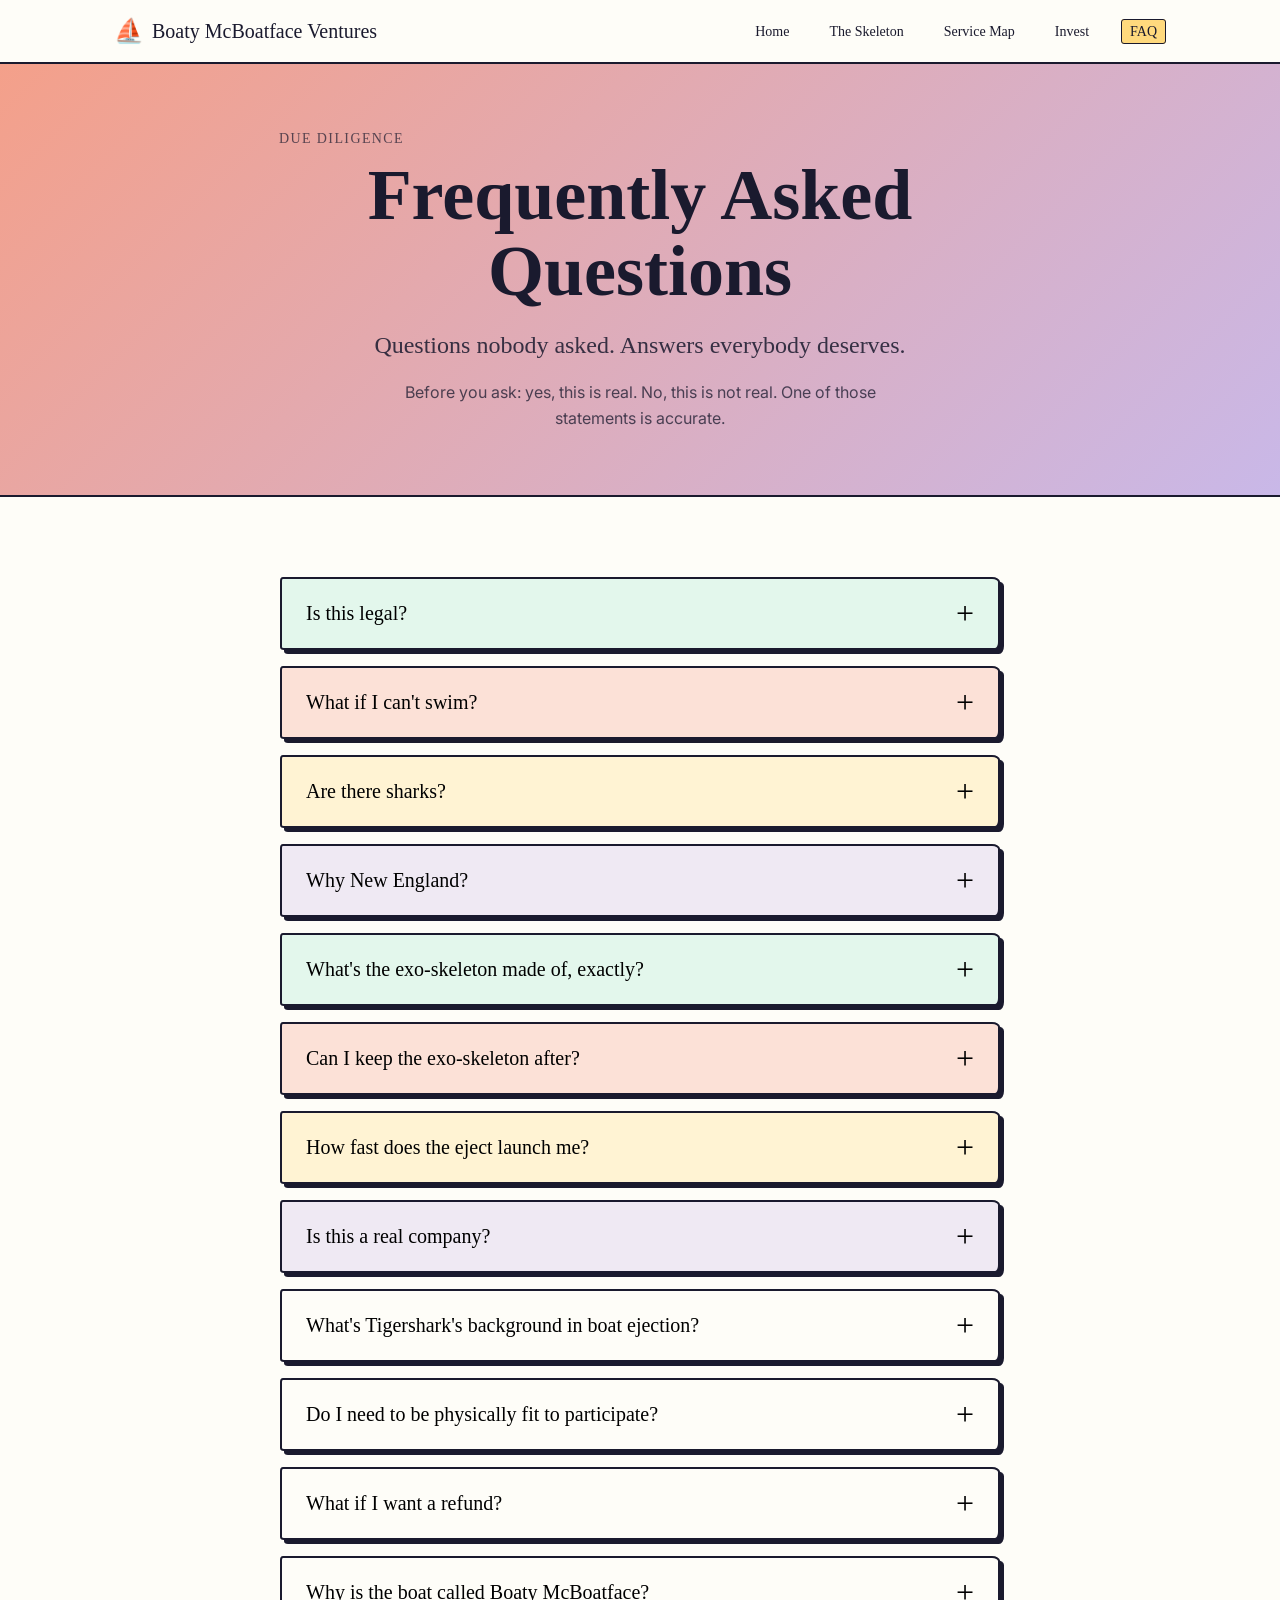
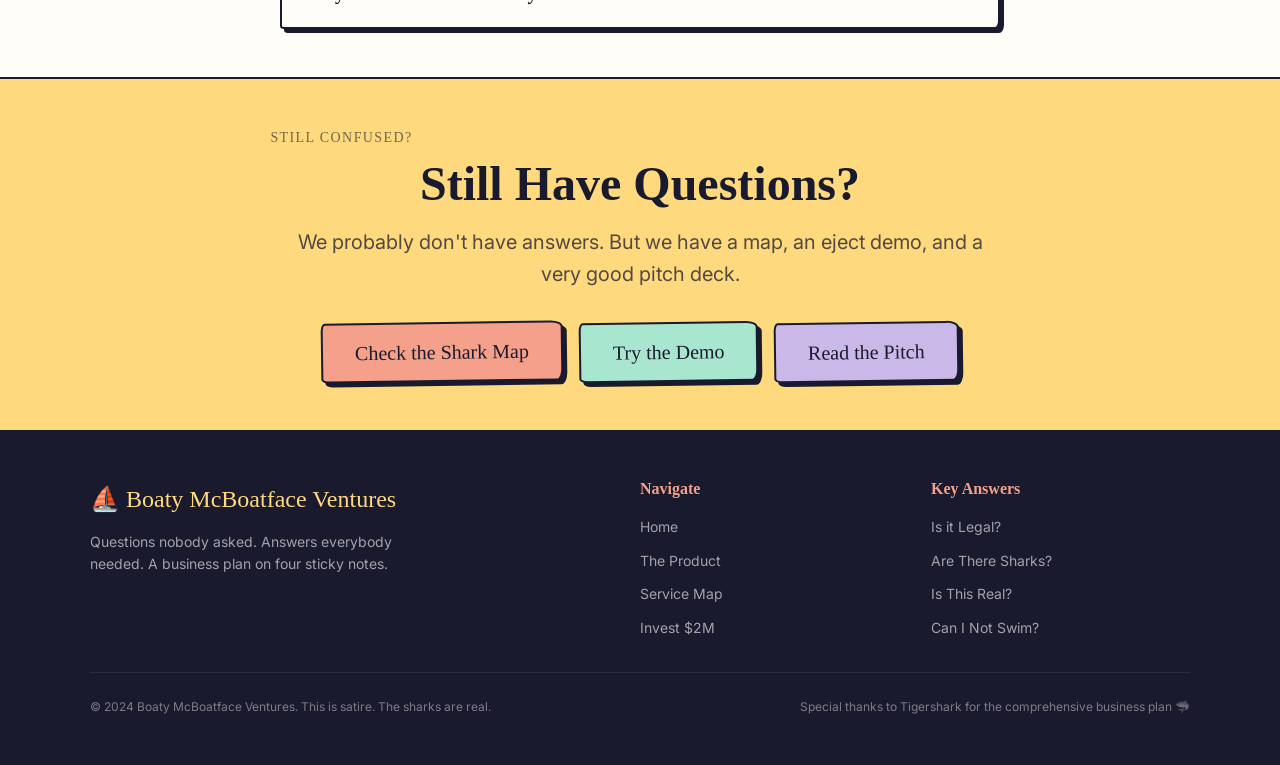
==== commit 994ecf69: "v2.5.0 - Full documentation audit, README rewrite, em dash sweep Co-Authored-By: Claude Opus 5 <nore" ====
--- a/faq.html
+++ b/faq.html
@@ -4,9 +4,9 @@
   <meta charset="UTF-8" />
   <meta name="viewport" content="width=device-width, initial-scale=1.0" />
   <meta name="description" content="Boaty McBoatface Ventures FAQ. Questions nobody asked. Answers everybody deserves." />
-  <meta property="og:title" content="FAQ — Boaty McBoatface Ventures" />
+  <meta property="og:title" content="FAQ - Boaty McBoatface Ventures" />
   <meta property="og:description" content="Is this legal? What about sharks? Why New England? All answered." />
-  <title>FAQ — Boaty McBoatface Ventures</title>
+  <title>FAQ - Boaty McBoatface Ventures</title>
   <link rel="icon" href="data:image/svg+xml,<svg xmlns='http://www.w3.org/2000/svg' viewBox='0 0 100 100'><text y='.9em' font-size='90'>⛵</text></svg>" />
   <link rel="preconnect" href="https://fonts.googleapis.com" />
   <link rel="preconnect" href="https://fonts.gstatic.com" crossorigin />
@@ -216,7 +216,7 @@
             Tigershark had one week to develop a business plan and delivered it via sticky notes. That's the background. That's the experience. That's the founder story.
           </p>
           <p style="margin-top:var(--space-3);">
-            In venture capital, founder stories are everything. Tigershark saw a gap in the market — specifically, the zero-person gap in the canvas exo-skeleton boat ejection tourism vertical — and spent exactly one week filling it conceptually. Four sticky notes. One week. Zero hesitation.
+            In venture capital, founder stories are everything. Tigershark saw a gap in the market (specifically, the zero-person gap in the canvas exo-skeleton boat ejection tourism vertical) and spent exactly one week filling it conceptually. Four sticky notes. One week. Zero hesitation.
           </p>
           <p style="margin-top:var(--space-3);">
             If you're looking for prior experience in maritime tourism, canvas manufacturing, or ejection mechanics: none documented. If you're looking for vision: four sticky notes worth.
@@ -231,7 +231,7 @@
         </button>
         <div class="faq-answer" id="faq-10" role="region">
           <p>
-            Unknown. The exo-skeleton is designed to hold a person. The specifications say "a person" — not a specific kind of person. This is by design. Inclusivity is a company value.
+            Unknown. The exo-skeleton is designed to hold a person. The specifications say "a person", not a specific kind of person. This is by design. Inclusivity is a company value.
           </p>
           <p style="margin-top:var(--space-3);">
             What we can confirm: the eject mechanism will launch customers regardless of fitness level. The canvas exo-skeleton will displace water regardless of fitness level. The sharks will be sharks regardless of fitness level.
@@ -325,7 +325,7 @@
     </div>
   </div>
   <div class="footer-bottom">
-    <span>© 2024 Boaty McBoatface Ventures — This is satire. The sharks are real.</span>
+    <span>© 2024 Boaty McBoatface Ventures. This is satire. The sharks are real.</span>
     <span>Special thanks to Tigershark for the comprehensive business plan 🦈</span>
   </div>
 </footer>
--- a/css/styles.css
+++ b/css/styles.css
@@ -1,5 +1,5 @@
 /* ============================================================
-   BOATY McBOATFACE VENTURES — Global Stylesheet
+   BOATY McBOATFACE VENTURES - Global Stylesheet
    Pure CSS3. No frameworks. No regrets.
    ============================================================ */
 
